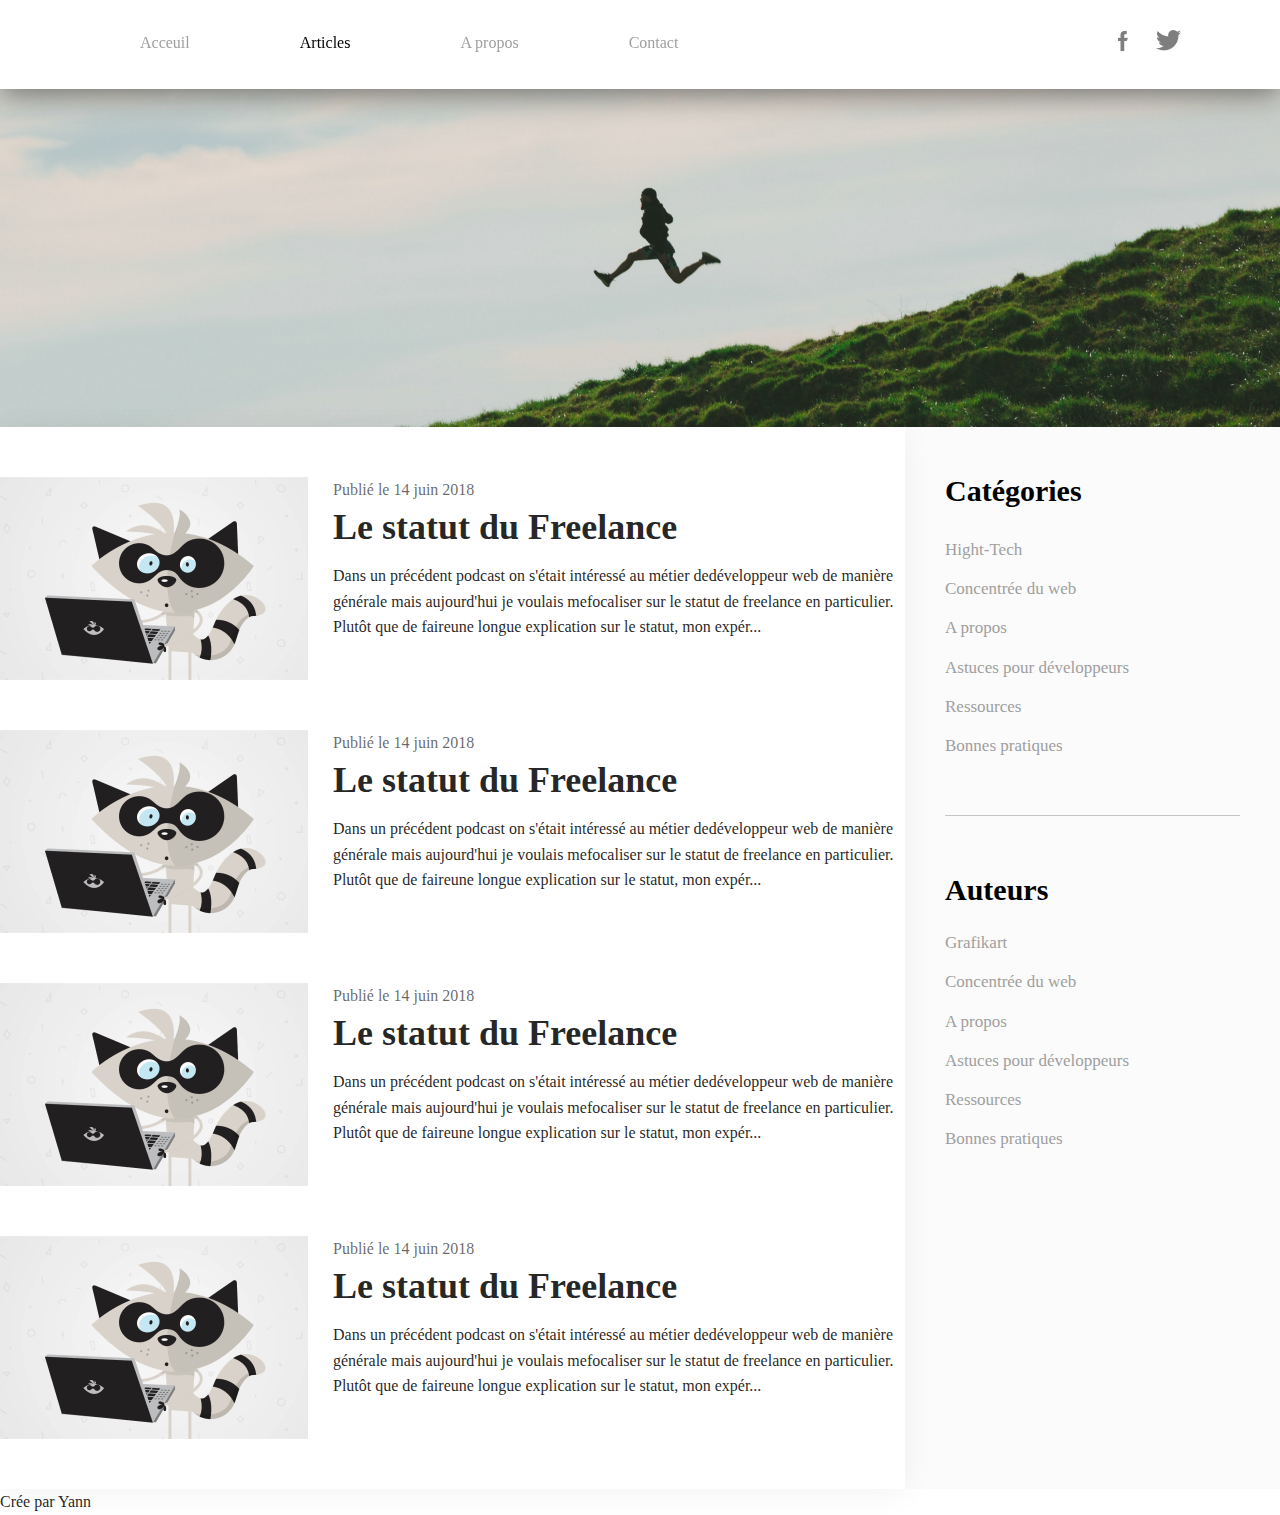
==== index.html @ c6a25b10 "creation de blog" ====
<!DOCTYPE html>
<html lang="fr">

<head>
    <meta charset="UTF-8">
    <meta http-equiv="X-UA-Compatible" content="IE=edge">
    <meta name="viewport" content="width=device-width, initial-scale=1.0">
    <title>Mon Blog</title>
    <link rel="stylesheet" href="style.css">
    
</head>

<body>

    <header class="topbar">
        <nav>
            <a href="index.html">Acceuil</a>
            <a href="articles.html" class="active">Articles</a>
            <a href="apropos.html">A propos</a>
            <a href="contact.html">Contact</a>

        </nav>
        <div class="social">
            <a href="#" title="Facebook"><img src="img/Facebook.png" title="facebbok"></a>
            <a href="#" title="Twitter"><img src="img/twitter.png" title="Twitter"></a>
        </div>

    </header>
    <div class="banniere"></div>
    <div class="body">
    <main class="main">
         <div class="container">
              <article class="article">
                  <a href="article.html" class="article-img"><img src="img/Article.jpg"alt=""></a>
                  <div class="article-date">Publié le 14 juin 2018</div>
                  <h2 class="article-title"><a href="article.html" >Le statut du Freelance<a></h2>
                  <p>Dans un précédent podcast on s'était intéressé au métier dedéveloppeur web de manière générale mais aujourd'hui je voulais mefocaliser sur le statut de freelance en particulier. Plutôt que de faireune longue explication sur le statut, mon expér...</p>
              </article>
              <article class="article">
                  <a href="article.html" class="article-img"><img src="img/Article.jpg"alt=""></a>
                  <div class="article-date">Publié le 14 juin 2018</div>
                  <h2 class="article-title"><a href="article.html" >Le statut du Freelance<a></h2>
                  <p>Dans un précédent podcast on s'était intéressé au métier dedéveloppeur web de manière générale mais aujourd'hui je voulais mefocaliser sur le statut de freelance en particulier. Plutôt que de faireune longue explication sur le statut, mon expér...</p>
              </article>
              <article class="article">
                  <a href="article.html" class="article-img"><img src="img/Article.jpg"alt=""></a>
                  <div class="article-date">Publié le 14 juin 2018</div>
                  <h2 class="article-title"><a href="article.html" >Le statut du Freelance<a></h2>
                  <p>Dans un précédent podcast on s'était intéressé au métier dedéveloppeur web de manière générale mais aujourd'hui je voulais mefocaliser sur le statut de freelance en particulier. Plutôt que de faireune longue explication sur le statut, mon expér...</p>
              </article>
              <article class="article">
                  <a href="article.html" class="article-img"><img src="img/Article.jpg"alt=""></a>
                  <div class="article-date">Publié le 14 juin 2018</div>
                  <h2 class="article-title"><a href="article.html" >Le statut du Freelance<a></h2>
                  <p>Dans un précédent podcast on s'était intéressé au métier dedéveloppeur web de manière générale mais aujourd'hui je voulais mefocaliser sur le statut de freelance en particulier. Plutôt que de faireune longue explication sur le statut, mon expér...</p>
              </article>
         </div>
    </main>
     <aside class="sidebar">
         <h4 class="sidebar-title">Catégories</h4>
         <ul>
             <li><a href="#">Hight-Tech</a></li>
             <li><a href="#">Concentrée du web</a></li>
             <li><a href="#">A propos</a></li>
             <li><a href="#">Astuces pour développeurs</a></li>
             <li><a href="#">Ressources</a></li>
             <li><a href="#">Bonnes pratiques</a></li>
         </ul>
         <hr>
         <h4 class="sidebar-title">Auteurs</h4>
         <ul>
             <li><a href="#">Grafikart</a></li>
             <li><a href="#">Concentrée du web</a></li>
             <li><a href="#">A propos</a></li>
             <li><a href="#">Astuces pour développeurs</a></li>
             <li><a href="#">Ressources</a></li>
             <li><a href="#">Bonnes pratiques</a></li>
         </ul>
        </aside>
     </div>
    <footer class="footer">
        Crée par Yann
    </footer>
</body>

</html>
---- style.css ----
*{
    box-sizing: border-box;
}

body, html {
    font-size: 16px;
    color: rgba(0,0 ,0 , 0.87);
    font-family: "montserrat" sans-serif;
    line-height: 1.6;
    margin: 0;
    font-weight: 500;
}
.topbar {
    position: fixed;
    top: 0;
    left: 0;
    right: 0;
    width: 100%;
    background: #FFF;
    padding: 30px 87px;
    box-shadow: 0 4px 30px rgba(0,0,0,.5);
    z-index: 3;
}
.topbar nav {
    float: left;
}
.social {
    float: right;
}
.topbar nav a {
    color: #9f9f9f;
    text-decoration: none;
    font-weight: 500;
    padding: 0 53px;
}
.topbar nav a:hover, .topbar nav a.active {
    color: #000;
    
}
.social a{
    padding: 0 12px;
    opacity: 0.5;
}
.social a:hover {
    opacity: 1;
}
.banniere {
    height: 427px;
    background: no-repeat center center / cover url(img/header.jpg);
}
.body {
    display: flex;
}
.main {
    background: #FFF;
    width: calc(100% - 375px);
    box-shadow: 0 4px 30px rgba(0,0,0,.05);
    position: relative;
    z-index: 2;

}
.sidebar {
    background: #FBFBFB;
    width: 375px;
    padding: 40px;
    font-size: 17px;
    position: relative;
    z-index: 1;
}
.sidebar-title {
    font-size: 30px;
    color: #000;
    margin: 15px 0;
}
.sidebar-title:first-child {
    margin-top: 0;
}
.sidebar a {
    color: #9F9F9F;
    text-decoration: none;
}
.sidebar ul {
    margin: 0;
    padding: 0;
    list-style: none;
}
.sidebar li {
    padding: 6px 0;
}
.sidebar li:first-child {
    padding-top: 0;
}
.sidebar li :last-child {
    padding-bottom: 0;
}
.sidebar a:hover {
    text-decoration: underline;
}
.sidebar hr {
    border: none;
    background:#C4C4C4;
    height: 1px;
    margin: 50px 0; 
}
.container {
    margin: 0 auto;
    max-width: 940px;
}
.article {
    position: relative;
    overflow: hidden;
    margin: 50px 0;
    padding-left: 333px;
    min-height: 203px;
}
.article a {
    color: inherit;
    text-decoration: none;
}
.article a:hover{
    text-decoration: underline;
}
.article-img {
    position: absolute;
    left: 0;
    top: 0;
    float: left;
    width: 308px;
    margin-right: 25px;
}
.article-img img {
    width: 100%;
    height: auto;
}
.article-date {
    font-weight: 300;
    color: rgba(0,0,0,.6);
    margin-bottom: 5px;
}
.article-title {
    font-size: 2.25rem;
    line-height: 1.1;
    font-family: "cardo", serif;
    margin: 0 0 15px 0;
}

.footer {
    clear: both;
}
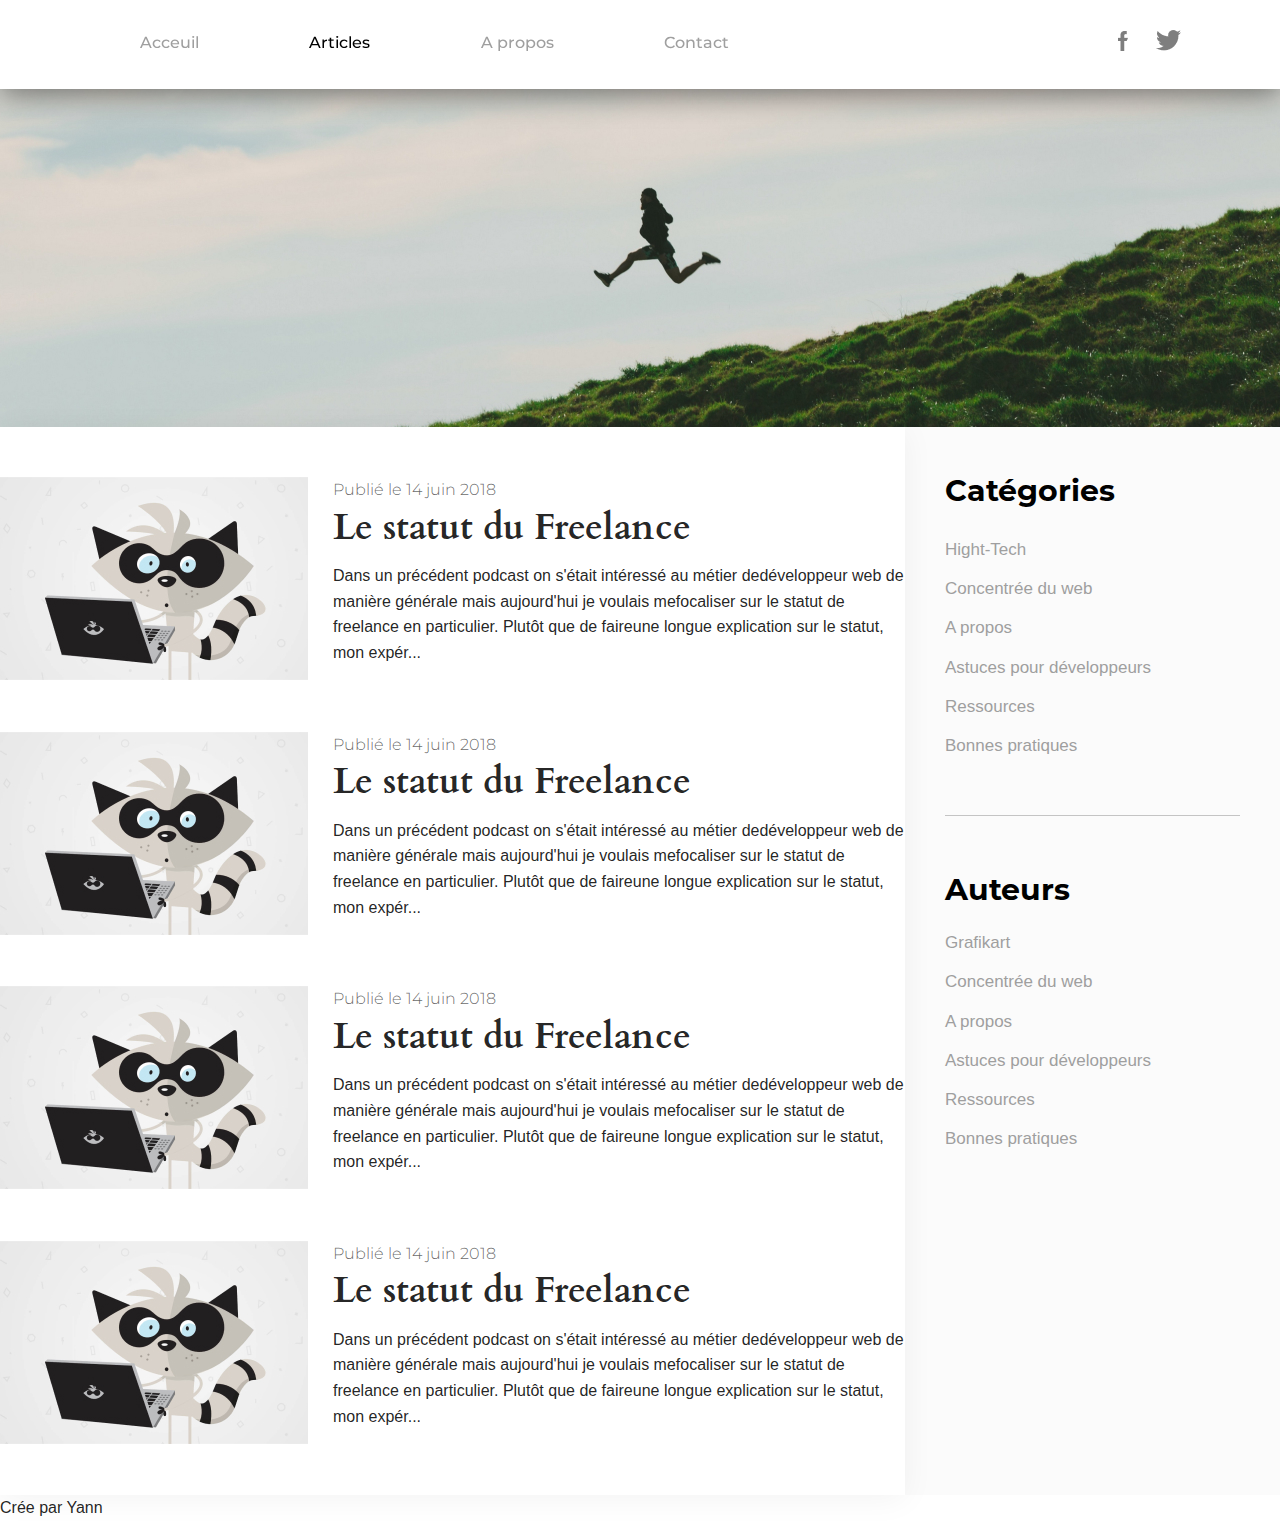
==== commit e0b5ccf9: "Polices personnalise" ====
--- a/index.html
+++ b/index.html
@@ -6,6 +6,7 @@
     <meta http-equiv="X-UA-Compatible" content="IE=edge">
     <meta name="viewport" content="width=device-width, initial-scale=1.0">
     <title>Mon Blog</title>
+    <link href="https://fonts.googleapis.com/css2?family=Cardo:wght@700&family=Montserrat:wght@400;700&display=swap" rel="stylesheet">
     <link rel="stylesheet" href="style.css">
     
 </head>
@@ -28,55 +29,55 @@
     </header>
     <div class="banniere"></div>
     <div class="body">
-    <main class="main">
-         <div class="container">
-              <article class="article">
-                  <a href="article.html" class="article-img"><img src="img/Article.jpg"alt=""></a>
-                  <div class="article-date">Publié le 14 juin 2018</div>
-                  <h2 class="article-title"><a href="article.html" >Le statut du Freelance<a></h2>
-                  <p>Dans un précédent podcast on s'était intéressé au métier dedéveloppeur web de manière générale mais aujourd'hui je voulais mefocaliser sur le statut de freelance en particulier. Plutôt que de faireune longue explication sur le statut, mon expér...</p>
-              </article>
-              <article class="article">
-                  <a href="article.html" class="article-img"><img src="img/Article.jpg"alt=""></a>
-                  <div class="article-date">Publié le 14 juin 2018</div>
-                  <h2 class="article-title"><a href="article.html" >Le statut du Freelance<a></h2>
-                  <p>Dans un précédent podcast on s'était intéressé au métier dedéveloppeur web de manière générale mais aujourd'hui je voulais mefocaliser sur le statut de freelance en particulier. Plutôt que de faireune longue explication sur le statut, mon expér...</p>
-              </article>
-              <article class="article">
-                  <a href="article.html" class="article-img"><img src="img/Article.jpg"alt=""></a>
-                  <div class="article-date">Publié le 14 juin 2018</div>
-                  <h2 class="article-title"><a href="article.html" >Le statut du Freelance<a></h2>
-                  <p>Dans un précédent podcast on s'était intéressé au métier dedéveloppeur web de manière générale mais aujourd'hui je voulais mefocaliser sur le statut de freelance en particulier. Plutôt que de faireune longue explication sur le statut, mon expér...</p>
-              </article>
-              <article class="article">
-                  <a href="article.html" class="article-img"><img src="img/Article.jpg"alt=""></a>
-                  <div class="article-date">Publié le 14 juin 2018</div>
-                  <h2 class="article-title"><a href="article.html" >Le statut du Freelance<a></h2>
-                  <p>Dans un précédent podcast on s'était intéressé au métier dedéveloppeur web de manière générale mais aujourd'hui je voulais mefocaliser sur le statut de freelance en particulier. Plutôt que de faireune longue explication sur le statut, mon expér...</p>
-              </article>
-         </div>
-    </main>
-     <aside class="sidebar">
-         <h4 class="sidebar-title">Catégories</h4>
-         <ul>
-             <li><a href="#">Hight-Tech</a></li>
-             <li><a href="#">Concentrée du web</a></li>
-             <li><a href="#">A propos</a></li>
-             <li><a href="#">Astuces pour développeurs</a></li>
-             <li><a href="#">Ressources</a></li>
-             <li><a href="#">Bonnes pratiques</a></li>
-         </ul>
-         <hr>
-         <h4 class="sidebar-title">Auteurs</h4>
-         <ul>
-             <li><a href="#">Grafikart</a></li>
-             <li><a href="#">Concentrée du web</a></li>
-             <li><a href="#">A propos</a></li>
-             <li><a href="#">Astuces pour développeurs</a></li>
-             <li><a href="#">Ressources</a></li>
-             <li><a href="#">Bonnes pratiques</a></li>
-         </ul>
-        </aside>
+            <main class="main">
+            <div class="container">
+                <article class="article">
+                    <a href="article.html" class="article-img"><img src="img/Article.jpg"alt=""></a>
+                    <div class="article-date">Publié le 14 juin 2018</div>
+                    <h2 class="article-title"><a href="article.html" >Le statut du Freelance<a></h2>
+                    <p>Dans un précédent podcast on s'était intéressé au métier dedéveloppeur web de manière générale mais aujourd'hui je voulais mefocaliser sur le statut de freelance en particulier. Plutôt que de faireune longue explication sur le statut, mon expér...</p>
+                </article>
+                <article class="article">
+                    <a href="article.html" class="article-img"><img src="img/Article.jpg"alt=""></a>
+                    <div class="article-date">Publié le 14 juin 2018</div>
+                    <h2 class="article-title"><a href="article.html" >Le statut du Freelance<a></h2>
+                    <p>Dans un précédent podcast on s'était intéressé au métier dedéveloppeur web de manière générale mais aujourd'hui je voulais mefocaliser sur le statut de freelance en particulier. Plutôt que de faireune longue explication sur le statut, mon expér...</p>
+                </article>
+                <article class="article">
+                    <a href="article.html" class="article-img"><img src="img/Article.jpg"alt=""></a>
+                    <div class="article-date">Publié le 14 juin 2018</div>
+                    <h2 class="article-title"><a href="article.html" >Le statut du Freelance<a></h2>
+                    <p>Dans un précédent podcast on s'était intéressé au métier dedéveloppeur web de manière générale mais aujourd'hui je voulais mefocaliser sur le statut de freelance en particulier. Plutôt que de faireune longue explication sur le statut, mon expér...</p>
+                </article>
+                <article class="article">
+                    <a href="article.html" class="article-img"><img src="img/Article.jpg"alt=""></a>
+                    <div class="article-date">Publié le 14 juin 2018</div>
+                    <h2 class="article-title"><a href="article.html" >Le statut du Freelance<a></h2>
+                    <p>Dans un précédent podcast on s'était intéressé au métier dedéveloppeur web de manière générale mais aujourd'hui je voulais mefocaliser sur le statut de freelance en particulier. Plutôt que de faireune longue explication sur le statut, mon expér...</p>
+                </article>
+            </div>
+            </main>
+            <aside class="sidebar">
+            <h4 class="sidebar-title">Catégories</h4>
+            <ul>
+                <li><a href="#">Hight-Tech</a></li>
+                <li><a href="#">Concentrée du web</a></li>
+                <li><a href="#">A propos</a></li>
+                <li><a href="#">Astuces pour développeurs</a></li>
+                <li><a href="#">Ressources</a></li>
+                <li><a href="#">Bonnes pratiques</a></li>
+            </ul>
+            <hr>
+            <h4 class="sidebar-title">Auteurs</h4>
+            <ul>
+                <li><a href="#">Grafikart</a></li>
+                <li><a href="#">Concentrée du web</a></li>
+                <li><a href="#">A propos</a></li>
+                <li><a href="#">Astuces pour développeurs</a></li>
+                <li><a href="#">Ressources</a></li>
+                <li><a href="#">Bonnes pratiques</a></li>
+            </ul>
+            </aside>
      </div>
     <footer class="footer">
         Crée par Yann
--- a/style.css
+++ b/style.css
@@ -1,3 +1,13 @@
+@font-face {
+    font-family: 'Montserrat';
+    src: url(fonts/Montserrat-Regular.otf) format("opentype");
+    font-weight: 400;
+}
+@font-face {
+    font-family: 'Montserrat';
+    src: url(Fonts/Montserrat-Bold.otf) format("opentype");
+    font-weight: 700;
+}
 *{
     box-sizing: border-box;
 }
@@ -5,10 +15,10 @@
 body, html {
     font-size: 16px;
     color: rgba(0,0 ,0 , 0.87);
-    font-family: "montserrat" sans-serif;
+    font-family: "montserrat", sans-serif;
     line-height: 1.6;
     margin: 0;
-    font-weight: 500;
+    font-weight: 400;
 }
 .topbar {
     position: fixed;
@@ -50,6 +60,7 @@
 }
 .body {
     display: flex;
+    
 }
 .main {
     background: #FFF;
@@ -117,7 +128,7 @@
     color: inherit;
     text-decoration: none;
 }
-.article a:hover{
+.article-title:hover{
     text-decoration: underline;
 }
 .article-img {
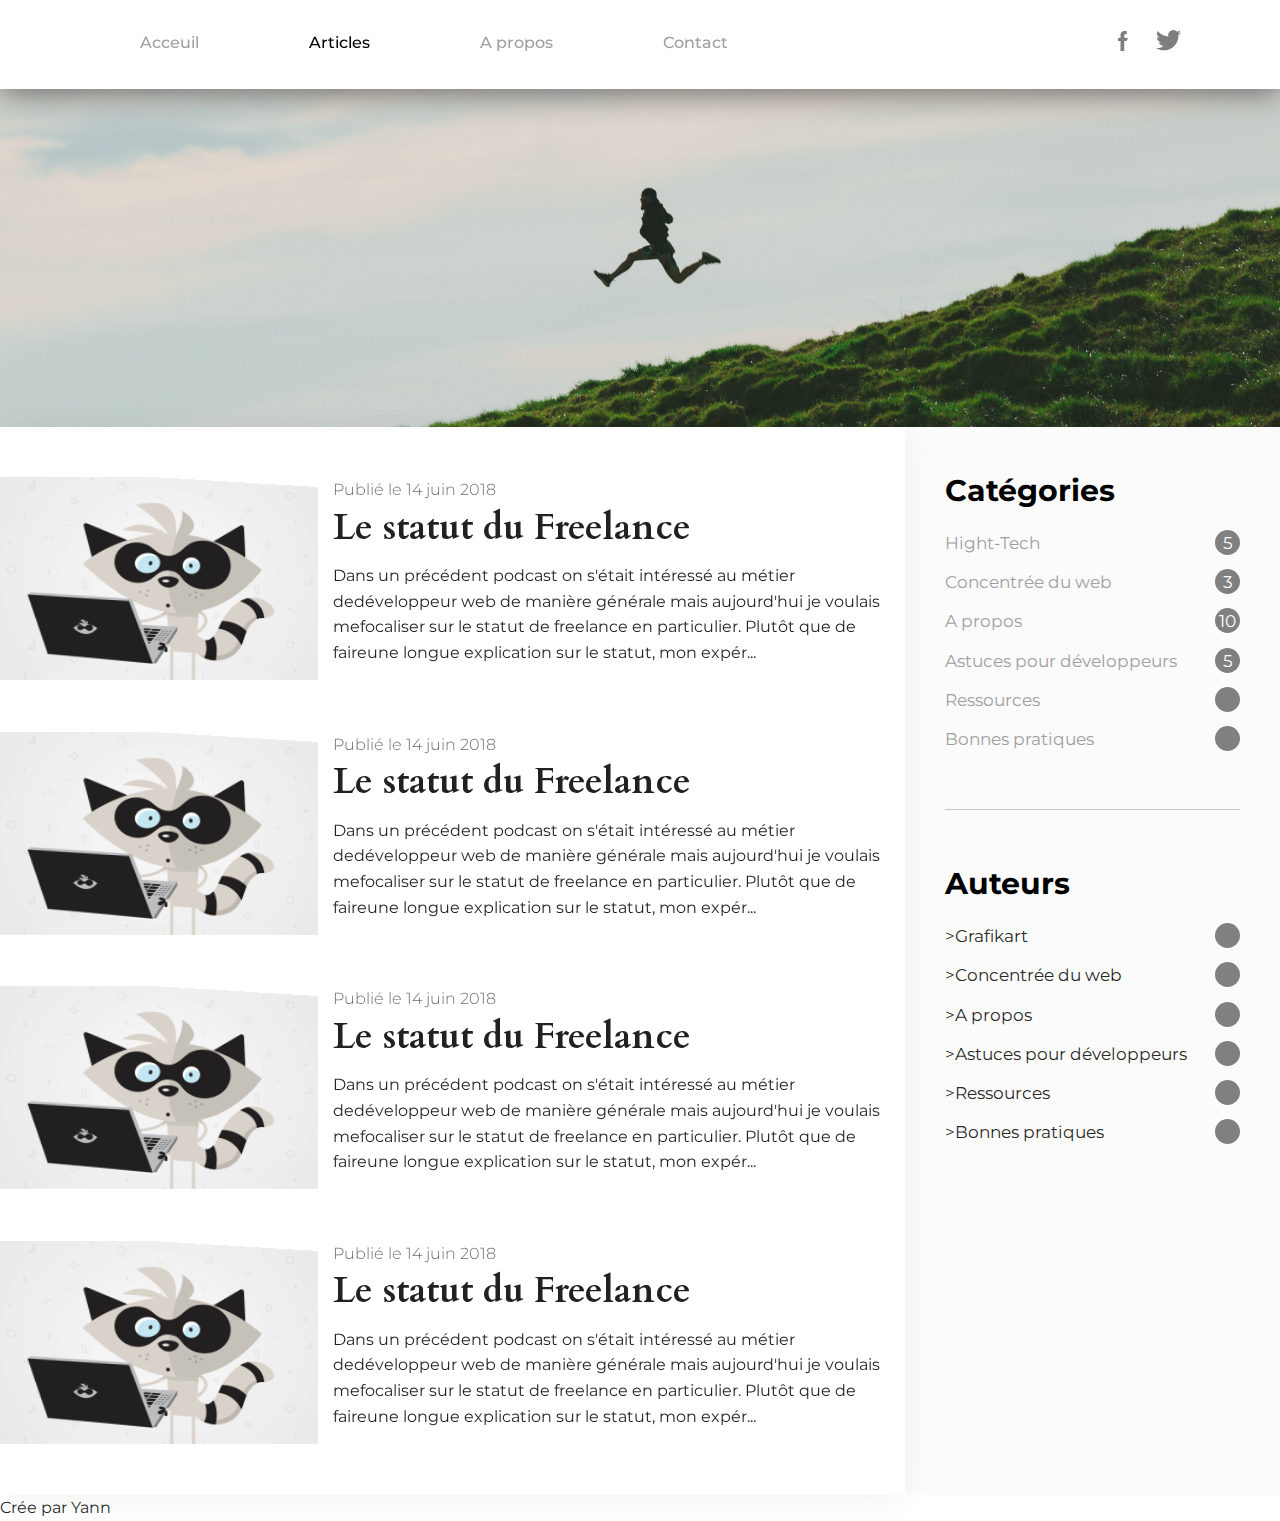
==== commit be87cb10: "transform" ====
--- a/index.html
+++ b/index.html
@@ -52,7 +52,7 @@
                 <article class="article">
                     <a href="article.html" class="article-img"><img src="img/Article.jpg"alt=""></a>
                     <div class="article-date">Publié le 14 juin 2018</div>
-                    <h2 class="article-title"><a href="article.html" >Le statut du Freelance<a></h2>
+                    <h2 class="article-title"><a href="article.html" >Le statut du Freelance</a></h2>
                     <p>Dans un précédent podcast on s'était intéressé au métier dedéveloppeur web de manière générale mais aujourd'hui je voulais mefocaliser sur le statut de freelance en particulier. Plutôt que de faireune longue explication sur le statut, mon expér...</p>
                 </article>
             </div>
@@ -60,22 +60,22 @@
             <aside class="sidebar">
             <h4 class="sidebar-title">Catégories</h4>
             <ul>
-                <li><a href="#">Hight-Tech</a></li>
-                <li><a href="#">Concentrée du web</a></li>
-                <li><a href="#">A propos</a></li>
-                <li><a href="#">Astuces pour développeurs</a></li>
+                <li><a href="#" data-count="5">Hight-Tech</a></li>
+                <li><a href="#" data-count="3">Concentrée du web</a></li>
+                <li><a href="#" data-count="10">A propos</a></li>
+                <li><a href="#" data-count="5">Astuces pour développeurs</a></li>
                 <li><a href="#">Ressources</a></li>
                 <li><a href="#">Bonnes pratiques</a></li>
-            </ul>
-            <hr>
+            </ul>  
+            <hr> 
             <h4 class="sidebar-title">Auteurs</h4>
             <ul>
-                <li><a href="#">Grafikart</a></li>
-                <li><a href="#">Concentrée du web</a></li>
-                <li><a href="#">A propos</a></li>
-                <li><a href="#">Astuces pour développeurs</a></li>
-                <li><a href="#">Ressources</a></li>
-                <li><a href="#">Bonnes pratiques</a></li>
+                <li><a href="#"></a>>Grafikart</a></li>
+                <li><a href="#"></a>>Concentrée du web</a></li>
+                <li><a href="#"></a>>A propos</a></li>
+                <li><a href="#"></a>>Astuces pour développeurs</a></li>
+                <li><a href="#"></a>>Ressources</a></li>
+                <li><a href="#"></a>>Bonnes pratiques</a></li>
             </ul>
             </aside>
      </div>
--- a/style.css
+++ b/style.css
@@ -1,13 +1,4 @@
-@font-face {
-    font-family: 'Montserrat';
-    src: url(fonts/Montserrat-Regular.otf) format("opentype");
-    font-weight: 400;
-}
-@font-face {
-    font-family: 'Montserrat';
-    src: url(Fonts/Montserrat-Bold.otf) format("opentype");
-    font-weight: 700;
-}
+
 *{
     box-sizing: border-box;
 }
@@ -123,6 +114,9 @@
     margin: 50px 0;
     padding-left: 333px;
     min-height: 203px;
+    perspective: 1500px;
+    perspective-origin: right bottom;
+
 }
 .article a {
     color: inherit;
@@ -138,7 +132,9 @@
     float: left;
     width: 308px;
     margin-right: 25px;
+    transform: rotateY(30deg);
 }
+
 .article-img img {
     width: 100%;
     height: auto;
@@ -158,3 +154,15 @@
 .footer {
     clear: both;
 }
+.sidebar li a::after {
+    content: attr(data-count);
+    float: right;
+    background: grey;
+    width: 25px;
+    height: 25px;
+    text-align: center;
+    justify-content: center;
+    color: #FFF;
+    border-radius: 50%;
+    font-size: 1 rem;
+}